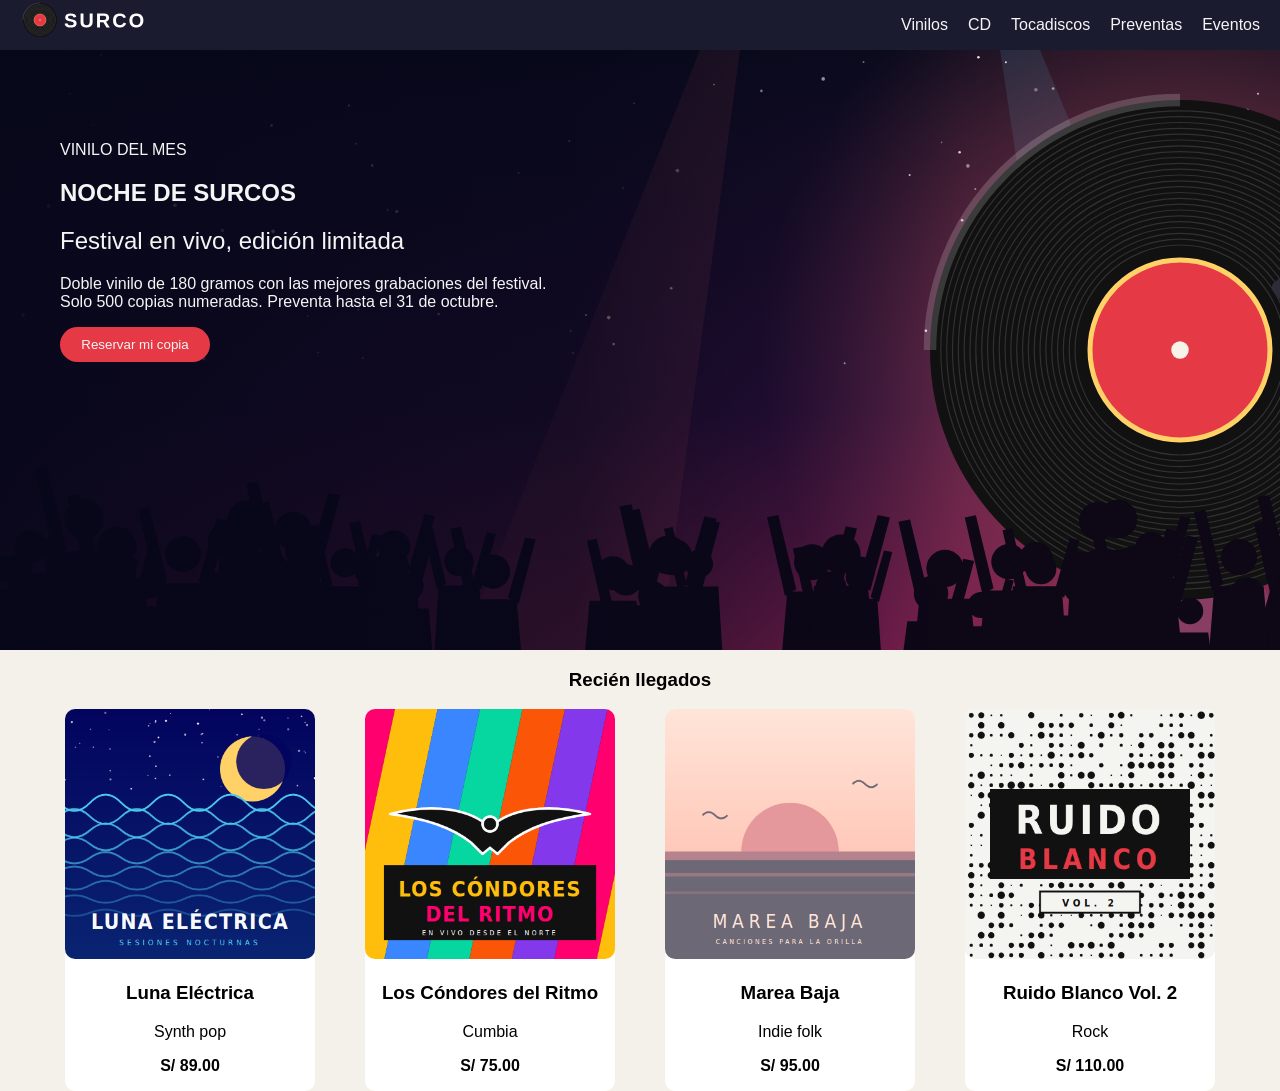
==== pregunta1/index.html @ ec733efa "examen" ====
<!DOCTYPE html>
<html lang="en">
<head>
    <meta charset="UTF-8">
    <meta name="viewport" content="width=device-width, initial-scale=1.0">
    <link rel="stylesheet" href="style.css">
    <title>Disco</title>
</head>
<body>
    <header>
        <img id="logo" src="imagenes/logo.png" alt="logo">
        <ul>    
            <li>Vinilos</li>
            <li>CD</li>
            <li>Tocadiscos</li>
            <li>Preventas</li>
            <li>Eventos</li>
        </ul>

    </header>
    <main>
        <section id="Banner">

            <div id="caja">
                    
                <p class="roojo">VINILO DEL MES</p>
                <h1>NOCHE DE SURCOS</h1>
                <h2>Festival en vivo, edición limitada</h2>
                <p>Doble vinilo de 180 gramos con las mejores grabaciones del festival.<br> Solo 500 copias numeradas. Preventa hasta el 31 de octubre.  </p>

                <button type="button">Reservar mi copia</button>

            </div>


           
        </section>

        <section id="Recienllegados">
            <h3>Recién llegados</h3>
             <div id="galeria">
                <div >
                    <img src="imagenes/luna-electrica.png" alt="luna">
                    <h3 class="titulo">Luna Eléctrica</h3>
                    <p class="categoria">Synth pop</p>
                    <p><strong>S/ 89.00 </strong></p>
                </div>

                <div>
                    <img src="imagenes/condores-del-ritmo.png" alt="condor">
                    <h3 class="titulo">Los Cóndores del Ritmo</h3>
                    <p class="categoria">Cumbia</p>
                    <p><strong>S/ 75.00</strong></p>
                </div>

                <div>
                    <img src="imagenes/marea-baja.png" alt="marea">
                    <h3 class="titulo">Marea Baja</h3>
                    <p class="categoria">Indie folk</p>
                    <p><strong> S/ 95.00 </strong></p>
                </div>

                <div>
                    <img src="imagenes/ruido-blanco.png" alt="ruido">
                    <h3 class="titulo">Ruido Blanco Vol. 2</h3>
                    <p class="categoria">Rock</p>
                    <p><strong>S/ 110.00</strong></p>
                </div>

            </div>

        </section>


    </main>


    
</body>
</html>
---- pregunta1/style.css ----
html, body{
    padding: 0;
    margin: 0;
}
p,h1.h2,h3,li,.roojo {
    font-family: Arial, sans-serif;
}


h1 { color: whitesmoke;
    font-family: Arial, sans-serif;
}
.roojo{ color: #e63946;
        font-family: Arial, sans-serif;
}

h2{color: whitesmoke;
    font-family: Arial, sans-serif;
    font-weight: 300;
}
#caja > p{color: whitesmoke;}


header{
    display: flex;
    justify-content: space-between;
    padding-left: 20px;
    padding-right: 20px;
    
    background-color: #1b1b2f;
}
ul{
    display: flex;
    gap: 20px;
    color: whitesmoke;
    list-style: none;
}

#logo{
    width: auto;
    height: 40px;
}

#Banner{
    display: flex;
    flex-direction: column;
    background-image: url(imagenes/banner.png);
    background-size: cover;

    min-height: 600px;

}
#caja {
    padding-top: 75px;
    padding-left: 60px;
}

button{
    border-radius: 50px;
    background-color: #e63946;
    width: 150px;
    height: 35px;
    color: whitesmoke;
    border: none;
}
#Recienllegados{
    display:  flex;
    flex-direction: column;

    align-items: center;
    justify-content: center;
    align-content: center;

    background-color: #f4f1ea;
    
}

#galeria{
    display: flex;
    gap: 50px ;
}

img{
    height: 250px;
    width:auto ;
    border-radius: 10px;
}

#galeria >  div{
    background-color: white;
    border-radius: 10px;

    align-items: center;
    justify-content: center;
    
}

.titulo,.categoria, strong{
    display: flex;
    align-items: center;
    justify-content: center;
    align-content: center;
}
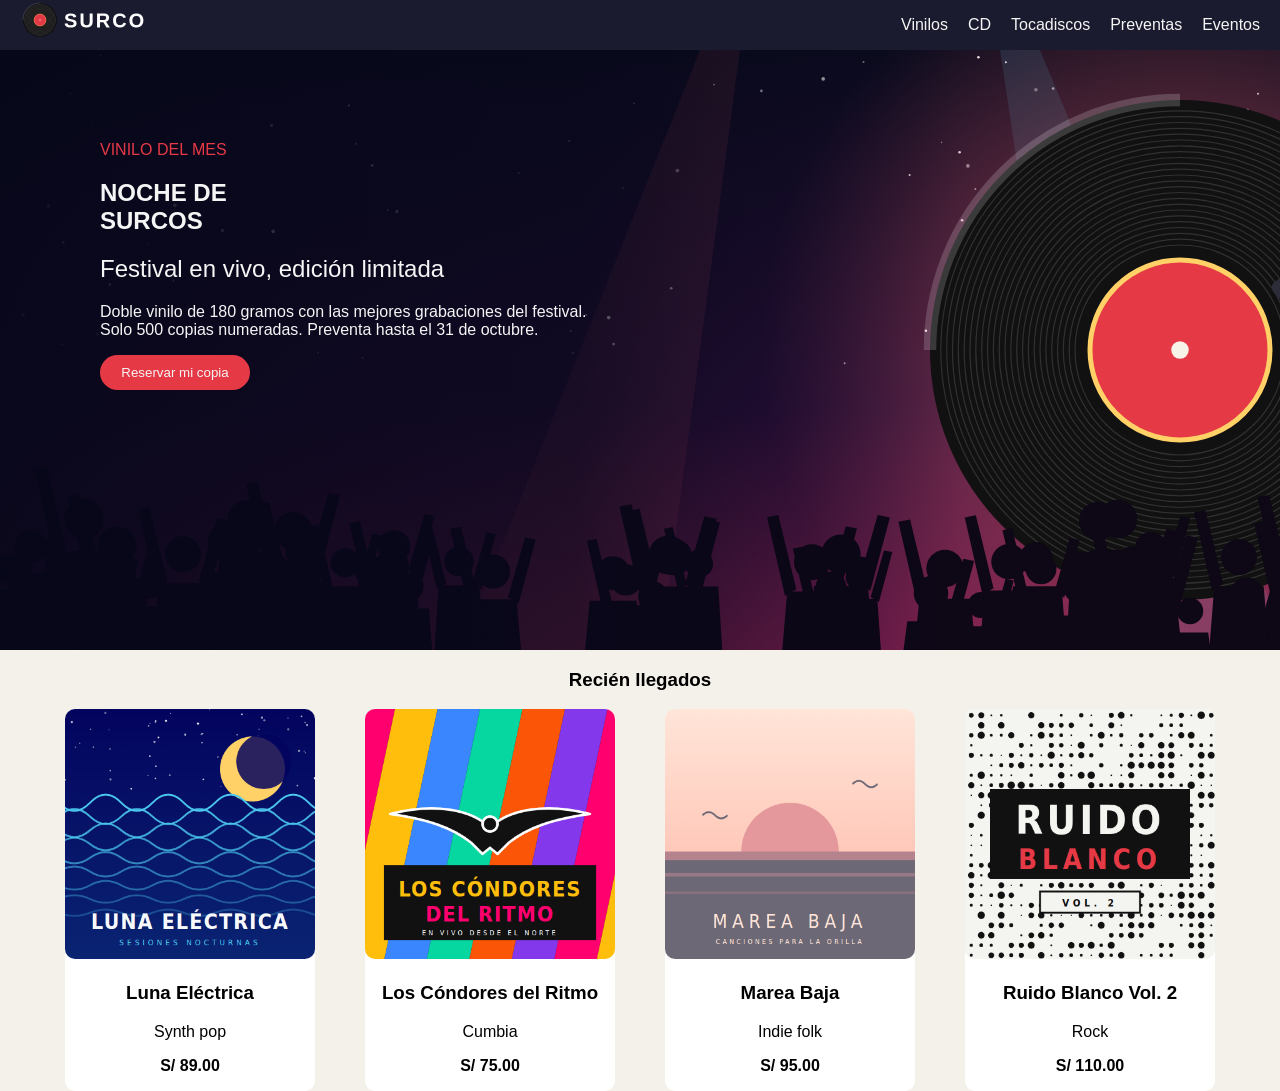
==== commit 3efae49c: "ultima-modificacion" ====
--- a/pregunta1/index.html
+++ b/pregunta1/index.html
@@ -24,7 +24,7 @@
             <div id="caja">
                     
                 <p class="roojo">VINILO DEL MES</p>
-                <h1>NOCHE DE SURCOS</h1>
+                <h1>NOCHE DE <br>SURCOS</h1>
                 <h2>Festival en vivo, edición limitada</h2>
                 <p>Doble vinilo de 180 gramos con las mejores grabaciones del festival.<br> Solo 500 copias numeradas. Preventa hasta el 31 de octubre.  </p>
 
--- a/pregunta1/style.css
+++ b/pregunta1/style.css
@@ -10,7 +10,8 @@
 h1 { color: whitesmoke;
     font-family: Arial, sans-serif;
 }
-.roojo{ color: #e63946;
+#caja > .roojo{ 
+        color: #e63946;
         font-family: Arial, sans-serif;
 }
 
@@ -52,7 +53,8 @@
 }
 #caja {
     padding-top: 75px;
-    padding-left: 60px;
+    padding-left: 100px;
+
 }
 
 button{
